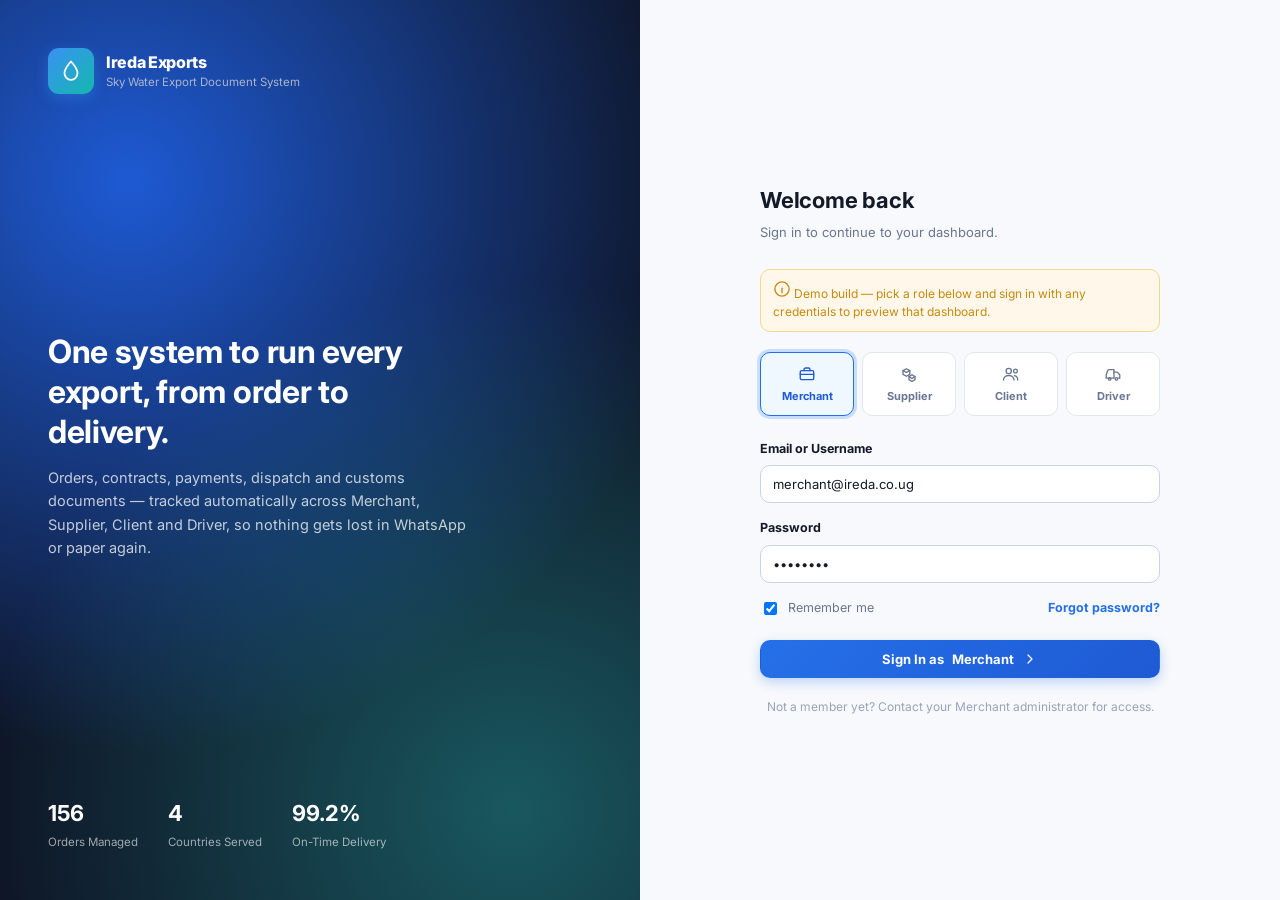
==== index.html @ 50c0a816 "initals updates" ====
<!DOCTYPE html>
<html lang="en">
<head>
<meta charset="UTF-8">
<meta name="viewport" content="width=device-width, initial-scale=1.0">
<title>Ireda Export Document System — Sign In</title>
<link rel="preconnect" href="https://fonts.googleapis.com">
<link href="https://fonts.googleapis.com/css2?family=Inter:wght@400;500;600;700;800&display=swap" rel="stylesheet">
<link rel="stylesheet" href="assets/css/style.css">
</head>
<body>

<div class="auth-page">

  <!-- Visual panel -->
  <div class="auth-visual">
    <div class="flex items-center gap-12">
      <div class="brand-mark"></div>
      <div class="brand-text">
        <strong style="font-size:16px;">Ireda Exports</strong>
        <span>Sky Water Export Document System</span>
      </div>
    </div>

    <div class="auth-headline">
      <h1>One system to run every export, from order to delivery.</h1>
      <p>Orders, contracts, payments, dispatch and customs documents — tracked automatically across Merchant, Supplier, Client and Driver, so nothing gets lost in WhatsApp or paper again.</p>
    </div>

    <div class="auth-stats">
      <div><strong>156</strong><span>Orders Managed</span></div>
      <div><strong>4</strong><span>Countries Served</span></div>
      <div><strong>99.2%</strong><span>On-Time Delivery</span></div>
    </div>
  </div>

  <!-- Form panel -->
  <div class="auth-form-wrap">
    <div class="auth-form">
      <h2>Welcome back</h2>
      <p class="sub">Sign in to continue to your dashboard.</p>

      <div class="demo-note">Demo build — pick a role below and sign in with any credentials to preview that dashboard.</div>

      <div class="role-tabs" id="roleTabs">
        <button class="role-tab active" data-role="merchant" data-href="merchant/dashboard.html"></button>
        <button class="role-tab" data-role="supplier" data-href="supplier/dashboard.html"></button>
        <button class="role-tab" data-role="client" data-href="client/dashboard.html"></button>
        <button class="role-tab" data-role="driver" data-href="driver/dashboard.html"></button>
      </div>

      <form id="loginForm">
        <div class="field">
          <label>Email or Username</label>
          <input type="text" id="loginEmail" placeholder="you@company.com" value="merchant@ireda.co.ug" required>
        </div>
        <div class="field">
          <label>Password</label>
          <input type="password" id="loginPassword" placeholder="••••••••" value="••••••••" required>
        </div>
        <div class="flex items-center justify-between mt-8" style="margin-bottom:22px;">
          <label class="flex items-center gap-8" style="font-size:12.5px; color:var(--text-secondary); cursor:pointer;">
            <input type="checkbox" checked style="width:auto;"> Remember me
          </label>
          <a href="#" style="font-size:12.5px; font-weight:700; color:var(--brand-600);">Forgot password?</a>
        </div>
        <button type="submit" class="btn btn-primary btn-block" id="loginSubmit">
          Sign In as <span id="roleLabel">Merchant</span>
        </button>
      </form>

      <p class="auth-footer-note">Not a member yet? Contact your Merchant administrator for access.</p>
    </div>
  </div>
</div>

<script src="assets/js/icons.js"></script>
<script>
  document.querySelector(".auth-visual .brand-mark").innerHTML = icon("droplet", "icon");
  document.querySelector(".demo-note").innerHTML = icon("info","icon") + " Demo build — pick a role below and sign in with any credentials to preview that dashboard.";
  document.getElementById("loginSubmit").innerHTML = 'Sign In as <span id="roleLabel">Merchant</span>' + icon("chevronRight","icon");

  const roleIcons = { merchant: "briefcase", supplier: "boxes", client: "clients", driver: "truck" };
  const roleNames = { merchant: "Merchant", supplier: "Supplier", client: "Client", driver: "Driver" };
  const roleEmails = { merchant: "merchant@ireda.co.ug", supplier: "ops@skywater.co.ug", client: "deng@abctrading.ss", driver: "john.odongo@ireda.co.ug" };

  document.querySelectorAll(".role-tab").forEach(tab => {
    const r = tab.dataset.role;
    tab.innerHTML = icon(roleIcons[r], "icon") + `<span>${roleNames[r]}</span>`;
    tab.addEventListener("click", () => {
      document.querySelectorAll(".role-tab").forEach(t => t.classList.remove("active"));
      tab.classList.add("active");
      document.getElementById("roleLabel").textContent = roleNames[r];
      document.getElementById("loginEmail").value = roleEmails[r];
    });
  });

  document.getElementById("loginForm").addEventListener("submit", (e) => {
    e.preventDefault();
    const active = document.querySelector(".role-tab.active");
    window.location.href = active.dataset.href;
  });
</script>
</body>
</html>
---- assets/css/style.css ----
/* =========================================================
   Ireda Export Document System — Shared Design System
   ========================================================= */

:root {
  /* Brand */
  --brand-50:  #eff8ff;
  --brand-100: #dbeefe;
  --brand-200: #bfe2fe;
  --brand-300: #93cffd;
  --brand-400: #5fb2fa;
  --brand-500: #3a91f5;
  --brand-600: #2570e8;
  --brand-700: #1e5ad4;
  --brand-800: #1f49ab;
  --brand-900: #1e4088;
  --brand-950: #172a56;

  /* Accent (water teal) */
  --accent-400: #2dd4c8;
  --accent-500: #14b8ac;
  --accent-600: #0d9c92;

  /* Neutrals */
  --gray-25:  #fbfcfe;
  --gray-50:  #f7f9fc;
  --gray-100: #eef1f6;
  --gray-200: #e2e6ee;
  --gray-300: #cbd2e0;
  --gray-400: #9aa4b8;
  --gray-500: #6b7690;
  --gray-600: #4f596f;
  --gray-700: #37405a;
  --gray-800: #232a3d;
  --gray-900: #151a29;
  --gray-950: #0c0f19;

  /* Status */
  --success-50: #eafbf3;
  --success-500: #1cb877;
  --success-600: #159c65;
  --warning-50: #fff8ea;
  --warning-500: #e8a723;
  --warning-600: #c8890f;
  --danger-50: #fdedee;
  --danger-500: #e6484f;
  --danger-600: #c93038;
  --info-50: #eef4ff;
  --info-500: #4c7cf0;
  --info-600: #3760d0;
  --violet-50: #f3eeff;
  --violet-500: #8b5cf6;
  --violet-600: #7141e0;

  /* Surfaces */
  --surface: #ffffff;
  --surface-muted: var(--gray-50);
  --surface-sunken: var(--gray-100);
  --border: var(--gray-200);
  --border-strong: var(--gray-300);
  --text-primary: var(--gray-900);
  --text-secondary: var(--gray-500);
  --text-tertiary: var(--gray-400);
  --text-inverse: #ffffff;

  /* Sidebar (dark) */
  --sidebar-bg: #0e1526;
  --sidebar-bg-alt: #131b30;
  --sidebar-border: #202a45;
  --sidebar-text: #aab4cc;
  --sidebar-text-active: #ffffff;
  --sidebar-accent: var(--brand-500);

  /* Radii */
  --r-sm: 6px;
  --r-md: 10px;
  --r-lg: 14px;
  --r-xl: 20px;
  --r-full: 999px;

  /* Shadows */
  --shadow-xs: 0 1px 2px rgba(15, 23, 42, .05);
  --shadow-sm: 0 1px 3px rgba(15, 23, 42, .06), 0 1px 2px rgba(15,23,42,.05);
  --shadow-md: 0 6px 16px rgba(15, 23, 42, .08), 0 2px 4px rgba(15,23,42,.04);
  --shadow-lg: 0 16px 40px rgba(15, 23, 42, .12);
  --shadow-focus: 0 0 0 3px rgba(58, 145, 245, .25);

  /* Layout */
  --sidebar-w: 264px;
  --sidebar-w-collapsed: 76px;
  --topbar-h: 68px;

  --font-sans: 'Inter', -apple-system, BlinkMacSystemFont, "Segoe UI", Roboto, Helvetica, Arial, sans-serif;
}

[data-theme="dark"] {
  --surface: #131a2c;
  --surface-muted: #0e1526;
  --surface-sunken: #0c1120;
  --border: #232d47;
  --border-strong: #2c3856;
  --text-primary: #eef1f8;
  --text-secondary: #9aa4c0;
  --text-tertiary: #6b769a;
}

/* ---------- Reset ---------- */
*, *::before, *::after { box-sizing: border-box; }
html, body { height: 100%; }
body {
  margin: 0;
  font-family: var(--font-sans);
  background: var(--surface-muted);
  color: var(--text-primary);
  -webkit-font-smoothing: antialiased;
  font-size: 14.5px;
  line-height: 1.5;
  transition: background .2s ease, color .2s ease;
}
h1, h2, h3, h4, h5, h6 { margin: 0; font-weight: 700; letter-spacing: -0.01em; }
p { margin: 0; }
a { color: inherit; text-decoration: none; }
ul { margin: 0; padding: 0; list-style: none; }
button { font-family: inherit; cursor: pointer; }
img { max-width: 100%; display: block; }
input, select, textarea { font-family: inherit; }
::selection { background: var(--brand-200); }

/* Scrollbar */
::-webkit-scrollbar { width: 8px; height: 8px; }
::-webkit-scrollbar-track { background: transparent; }
::-webkit-scrollbar-thumb { background: var(--border-strong); border-radius: 99px; }
::-webkit-scrollbar-thumb:hover { background: var(--gray-400); }

.icon { width: 18px; height: 18px; stroke: currentColor; fill: none; stroke-width: 1.8; stroke-linecap: round; stroke-linejoin: round; flex-shrink: 0; }

/* =========================================================
   App Shell
   ========================================================= */
.app-shell {
  display: grid;
  grid-template-columns: var(--sidebar-w) 1fr;
  min-height: 100vh;
  transition: grid-template-columns .2s ease;
}
.app-shell.is-collapsed { grid-template-columns: var(--sidebar-w-collapsed) 1fr; }

/* ---------- Sidebar ---------- */
.sidebar {
  background: linear-gradient(180deg, var(--sidebar-bg) 0%, var(--sidebar-bg-alt) 100%);
  color: var(--sidebar-text);
  display: flex;
  flex-direction: column;
  position: sticky;
  top: 0;
  height: 100vh;
  overflow-y: auto;
  border-right: 1px solid var(--sidebar-border);
  z-index: 20;
}
.sidebar-brand {
  display: flex;
  align-items: center;
  gap: 12px;
  padding: 22px 20px;
  border-bottom: 1px solid var(--sidebar-border);
  white-space: nowrap;
  overflow: hidden;
}
.brand-mark {
  width: 38px; height: 38px; flex-shrink: 0;
  border-radius: 11px;
  background: linear-gradient(135deg, var(--brand-500), var(--accent-500));
  display: flex; align-items: center; justify-content: center;
  box-shadow: 0 4px 14px rgba(58,145,245,.35);
}
.brand-mark svg { width: 20px; height: 20px; stroke: #fff; }
.brand-text { line-height: 1.2; opacity: 1; transition: opacity .15s ease; }
.brand-text strong { display: block; color: #fff; font-size: 15px; font-weight: 800; letter-spacing: -0.02em; }
.brand-text span { font-size: 11.5px; color: var(--sidebar-text); }
.is-collapsed .brand-text { display: none; }

.sidebar-role {
  margin: 16px 16px 4px;
  padding: 10px 12px;
  background: rgba(255,255,255,.04);
  border: 1px solid var(--sidebar-border);
  border-radius: var(--r-md);
  display: flex; align-items: center; gap: 10px;
}
.sidebar-role .avatar { width: 30px; height: 30px; font-size: 12px; }
.sidebar-role .who { overflow: hidden; }
.sidebar-role .who strong { display: block; font-size: 12.5px; color: #fff; white-space: nowrap; overflow: hidden; text-overflow: ellipsis; }
.sidebar-role .who span { font-size: 11px; color: var(--sidebar-text); }
.is-collapsed .sidebar-role { display: none; }

.sidebar-nav { flex: 1; padding: 14px 12px; display: flex; flex-direction: column; gap: 2px; }
.nav-section-title {
  font-size: 10.5px; text-transform: uppercase; letter-spacing: .08em;
  color: #5b6689; font-weight: 700; margin: 14px 12px 6px;
}
.is-collapsed .nav-section-title { display: none; }
.nav-item {
  display: flex; align-items: center; gap: 12px;
  padding: 10px 12px; border-radius: var(--r-md);
  color: var(--sidebar-text); font-size: 13.5px; font-weight: 600;
  white-space: nowrap; position: relative;
  transition: background .15s ease, color .15s ease;
}
.nav-item .icon { width: 18px; height: 18px; opacity: .85; }
.nav-item:hover { background: rgba(255,255,255,.06); color: #fff; }
.nav-item.active { background: linear-gradient(90deg, rgba(58,145,245,.22), rgba(58,145,245,.05)); color: #fff; }
.nav-item.active::before {
  content: ""; position: absolute; left: -12px; top: 50%; transform: translateY(-50%);
  width: 4px; height: 20px; border-radius: 0 4px 4px 0; background: var(--brand-500);
}
.nav-item .badge-count {
  margin-left: auto; font-size: 10.5px; font-weight: 800; background: var(--brand-600);
  color: #fff; padding: 2px 7px; border-radius: 99px;
}
.is-collapsed .nav-item span.label, .is-collapsed .badge-count { display: none; }
.is-collapsed .nav-item { justify-content: center; }

.sidebar-footer { padding: 14px; border-top: 1px solid var(--sidebar-border); }
.collapse-btn {
  width: 100%; display: flex; align-items: center; justify-content: center; gap: 8px;
  padding: 9px; border-radius: var(--r-md); border: 1px solid var(--sidebar-border);
  background: rgba(255,255,255,.03); color: var(--sidebar-text); font-size: 12.5px; font-weight: 600;
}
.collapse-btn:hover { background: rgba(255,255,255,.08); color: #fff; }
.collapse-btn .icon { transition: transform .2s ease; }
.is-collapsed .collapse-btn .icon { transform: rotate(180deg); }
.is-collapsed .collapse-btn span.label { display: none; }

/* ---------- Main ---------- */
.main {
  min-width: 0;
  display: flex;
  flex-direction: column;
}

/* ---------- Topbar ---------- */
.topbar {
  height: var(--topbar-h);
  display: flex; align-items: center; gap: 16px;
  padding: 0 28px;
  background: var(--surface);
  border-bottom: 1px solid var(--border);
  position: sticky; top: 0; z-index: 10;
}
.topbar-title { display: flex; flex-direction: column; margin-right: auto; }
.topbar-title h1 { font-size: 18px; }
.topbar-title p { font-size: 12.5px; color: var(--text-secondary); margin-top: 1px; }
.mobile-toggle { display: none; background: none; border: 1px solid var(--border); border-radius: var(--r-md); padding: 8px; color: var(--text-secondary); }

.search-box {
  display: flex; align-items: center; gap: 8px;
  background: var(--surface-sunken); border: 1px solid var(--border);
  border-radius: var(--r-md); padding: 8px 12px; width: 260px;
  color: var(--text-tertiary);
}
.search-box input { border: none; background: none; outline: none; color: var(--text-primary); font-size: 13px; width: 100%; }
.search-box .icon { width: 16px; height: 16px; }

.icon-btn {
  position: relative; width: 38px; height: 38px; border-radius: var(--r-md);
  border: 1px solid var(--border); background: var(--surface); color: var(--text-secondary);
  display: flex; align-items: center; justify-content: center;
  transition: background .15s ease, color .15s ease;
}
.icon-btn:hover { background: var(--surface-sunken); color: var(--text-primary); }
.icon-btn .dot {
  position: absolute; top: 7px; right: 7px; width: 8px; height: 8px; border-radius: 50%;
  background: var(--danger-500); border: 2px solid var(--surface);
}

.topbar-user { display: flex; align-items: center; gap: 10px; padding-left: 12px; border-left: 1px solid var(--border); cursor: pointer; }
.avatar {
  width: 36px; height: 36px; border-radius: 50%; flex-shrink: 0;
  display: flex; align-items: center; justify-content: center;
  font-weight: 800; font-size: 13px; color: #fff;
  background: linear-gradient(135deg, var(--brand-500), var(--accent-500));
}
.topbar-user .who { line-height: 1.25; }
.topbar-user .who strong { display: block; font-size: 13px; }
.topbar-user .who span { font-size: 11.5px; color: var(--text-secondary); }

/* ---------- Content ---------- */
.content { padding: 26px 28px 60px; flex: 1; }
.content-header { display: flex; align-items: flex-end; justify-content: space-between; margin-bottom: 20px; gap: 16px; flex-wrap: wrap; }
.content-header h2 { font-size: 20px; }
.content-header .sub { color: var(--text-secondary); font-size: 13px; margin-top: 4px; }
.header-actions { display: flex; gap: 10px; flex-wrap: wrap; }

/* =========================================================
   Buttons
   ========================================================= */
.btn {
  display: inline-flex; align-items: center; justify-content: center; gap: 8px;
  padding: 10px 16px; border-radius: var(--r-md); font-size: 13px; font-weight: 700;
  border: 1px solid transparent; transition: all .15s ease; white-space: nowrap;
}
.btn .icon { width: 16px; height: 16px; }
.btn-primary { background: linear-gradient(135deg, var(--brand-600), var(--brand-700)); color: #fff; box-shadow: 0 4px 12px rgba(37,112,232,.28); }
.btn-primary:hover { filter: brightness(1.06); transform: translateY(-1px); }
.btn-secondary { background: var(--surface); color: var(--text-primary); border-color: var(--border-strong); }
.btn-secondary:hover { background: var(--surface-sunken); }
.btn-ghost { background: transparent; color: var(--text-secondary); }
.btn-ghost:hover { background: var(--surface-sunken); color: var(--text-primary); }
.btn-danger { background: var(--danger-500); color: #fff; }
.btn-danger:hover { background: var(--danger-600); }
.btn-success { background: var(--success-500); color: #fff; }
.btn-success:hover { background: var(--success-600); }
.btn-sm { padding: 7px 12px; font-size: 12px; }
.btn-block { width: 100%; }
.btn:disabled { opacity: .5; cursor: not-allowed; transform: none; }

/* =========================================================
   Cards / KPI
   ========================================================= */
.card {
  background: var(--surface); border: 1px solid var(--border); border-radius: var(--r-lg);
  box-shadow: var(--shadow-xs);
}
.card-pad { padding: 20px; }

.kpi-grid { display: grid; grid-template-columns: repeat(4, 1fr); gap: 16px; margin-bottom: 22px; }
.kpi-card {
  background: var(--surface); border: 1px solid var(--border); border-radius: var(--r-lg);
  padding: 18px 20px; position: relative; overflow: hidden; box-shadow: var(--shadow-xs);
  transition: transform .15s ease, box-shadow .15s ease;
}
.kpi-card:hover { transform: translateY(-2px); box-shadow: var(--shadow-md); }
.kpi-top { display: flex; align-items: center; justify-content: space-between; margin-bottom: 14px; }
.kpi-icon { width: 40px; height: 40px; border-radius: var(--r-md); display: flex; align-items: center; justify-content: center; }
.kpi-icon .icon { width: 20px; height: 20px; }
.kpi-icon.blue { background: var(--brand-50); color: var(--brand-600); }
.kpi-icon.teal { background: #e6fbf8; color: var(--accent-600); }
.kpi-icon.amber { background: var(--warning-50); color: var(--warning-600); }
.kpi-icon.green { background: var(--success-50); color: var(--success-600); }
.kpi-icon.violet { background: var(--violet-50); color: var(--violet-600); }
.kpi-icon.red { background: var(--danger-50); color: var(--danger-600); }
.kpi-trend { font-size: 11.5px; font-weight: 800; padding: 3px 8px; border-radius: 99px; display: inline-flex; align-items: center; gap: 3px; }
.kpi-trend.up { background: var(--success-50); color: var(--success-600); }
.kpi-trend.down { background: var(--danger-50); color: var(--danger-600); }
.kpi-value { font-size: 26px; font-weight: 800; letter-spacing: -0.02em; }
.kpi-label { color: var(--text-secondary); font-size: 12.5px; margin-top: 4px; font-weight: 600; }

/* =========================================================
   Grid / Panels
   ========================================================= */
.grid-2 { display: grid; grid-template-columns: 2fr 1fr; gap: 18px; align-items: start; }
.grid-3 { display: grid; grid-template-columns: repeat(3, 1fr); gap: 18px; }
.panel { background: var(--surface); border: 1px solid var(--border); border-radius: var(--r-lg); box-shadow: var(--shadow-xs); }
.panel-header { display: flex; align-items: center; justify-content: space-between; padding: 18px 20px; border-bottom: 1px solid var(--border); }
.panel-header h3 { font-size: 14.5px; }
.panel-header .sub { font-size: 12px; color: var(--text-secondary); margin-top: 2px; }
.panel-body { padding: 18px 20px; }
.panel-link { font-size: 12.5px; font-weight: 700; color: var(--brand-600); display: inline-flex; align-items: center; gap: 4px; }
.panel-link:hover { text-decoration: underline; }

/* =========================================================
   Table
   ========================================================= */
.table-wrap { overflow-x: auto; }
table.data-table { width: 100%; border-collapse: collapse; font-size: 13px; }
.data-table thead th {
  text-align: left; font-size: 11px; text-transform: uppercase; letter-spacing: .05em;
  color: var(--text-tertiary); font-weight: 800; padding: 10px 20px; border-bottom: 1px solid var(--border);
  white-space: nowrap; background: var(--surface-muted);
}
.data-table tbody td { padding: 14px 20px; border-bottom: 1px solid var(--border); vertical-align: middle; }
.data-table tbody tr:last-child td { border-bottom: none; }
.data-table tbody tr { transition: background .12s ease; }
.data-table tbody tr:hover { background: var(--surface-muted); }
.cell-strong { font-weight: 700; color: var(--text-primary); }
.cell-muted { color: var(--text-secondary); font-size: 12.5px; }
.cell-flex { display: flex; align-items: center; gap: 10px; }
.mini-avatar {
  width: 30px; height: 30px; border-radius: 50%; background: var(--brand-100); color: var(--brand-700);
  display: flex; align-items: center; justify-content: center; font-weight: 800; font-size: 11px; flex-shrink: 0;
}

/* =========================================================
   Badges / Status Pills
   ========================================================= */
.badge {
  display: inline-flex; align-items: center; gap: 6px; padding: 5px 11px; border-radius: 99px;
  font-size: 11.5px; font-weight: 800; white-space: nowrap; letter-spacing: .01em;
}
.badge::before { content: ""; width: 6px; height: 6px; border-radius: 50%; background: currentColor; }
.badge-success { background: var(--success-50); color: var(--success-600); }
.badge-warning { background: var(--warning-50); color: var(--warning-600); }
.badge-danger { background: var(--danger-50); color: var(--danger-600); }
.badge-info { background: var(--info-50); color: var(--info-600); }
.badge-violet { background: var(--violet-50); color: var(--violet-600); }
.badge-neutral { background: var(--surface-sunken); color: var(--text-secondary); }

/* =========================================================
   Progress / Stepper (order tracking)
   ========================================================= */
.stepper { display: flex; align-items: flex-start; }
.step { flex: 1; display: flex; flex-direction: column; align-items: center; text-align: center; position: relative; }
.step .dot {
  width: 30px; height: 30px; border-radius: 50%; background: var(--surface-sunken); border: 2px solid var(--border-strong);
  display: flex; align-items: center; justify-content: center; color: var(--text-tertiary); font-size: 12px; font-weight: 800;
  z-index: 1; transition: all .2s ease;
}
.step .line { position: absolute; top: 15px; left: 50%; width: 100%; height: 2px; background: var(--border-strong); z-index: 0; }
.step:last-child .line { display: none; }
.step .lbl { font-size: 10.5px; font-weight: 700; color: var(--text-tertiary); margin-top: 8px; max-width: 78px; line-height: 1.3; }
.step.done .dot { background: var(--success-500); border-color: var(--success-500); color: #fff; }
.step.done .line { background: var(--success-500); }
.step.done .lbl { color: var(--text-primary); }
.step.current .dot { background: var(--brand-600); border-color: var(--brand-600); color: #fff; box-shadow: 0 0 0 5px var(--brand-100); }
.step.current .lbl { color: var(--brand-700); }

.progress-bar { height: 8px; border-radius: 99px; background: var(--surface-sunken); overflow: hidden; }
.progress-bar > span { display: block; height: 100%; border-radius: 99px; background: linear-gradient(90deg, var(--brand-500), var(--accent-500)); }

/* =========================================================
   Forms / Modals
   ========================================================= */
.field { margin-bottom: 16px; }
.field label { display: block; font-size: 12.5px; font-weight: 700; margin-bottom: 7px; color: var(--text-primary); }
.field .hint { font-size: 11.5px; color: var(--text-tertiary); margin-top: 5px; }
.field input, .field select, .field textarea {
  width: 100%; padding: 10px 12px; border-radius: var(--r-md); border: 1px solid var(--border-strong);
  background: var(--surface); color: var(--text-primary); font-size: 13px; outline: none;
  transition: border-color .15s ease, box-shadow .15s ease;
}
.field input:focus, .field select:focus, .field textarea:focus { border-color: var(--brand-500); box-shadow: var(--shadow-focus); }
.field-row { display: grid; grid-template-columns: 1fr 1fr; gap: 14px; }
.field-price {
  display: flex; align-items: center; justify-content: space-between; padding: 14px 16px;
  background: var(--brand-50); border: 1px dashed var(--brand-300); border-radius: var(--r-md); margin-top: 6px;
}
.field-price strong { font-size: 20px; color: var(--brand-800); }

.modal-overlay {
  position: fixed; inset: 0; background: rgba(12,17,32,.55); backdrop-filter: blur(2px);
  display: flex; align-items: center; justify-content: center; z-index: 100; padding: 20px;
  opacity: 0; pointer-events: none; transition: opacity .18s ease;
}
.modal-overlay.open { opacity: 1; pointer-events: auto; }
.modal {
  background: var(--surface); border-radius: var(--r-xl); width: 100%; max-width: 520px;
  max-height: 88vh; overflow-y: auto; box-shadow: var(--shadow-lg);
  transform: translateY(12px) scale(.98); transition: transform .18s ease;
}
.modal-overlay.open .modal { transform: translateY(0) scale(1); }
.modal.modal-lg { max-width: 720px; }
.modal-header { display: flex; align-items: center; justify-content: space-between; padding: 20px 22px; border-bottom: 1px solid var(--border); position: sticky; top: 0; background: var(--surface); z-index: 2;}
.modal-header h3 { font-size: 16px; }
.modal-close { width: 32px; height: 32px; border-radius: var(--r-md); border: none; background: var(--surface-sunken); color: var(--text-secondary); display: flex; align-items: center; justify-content: center; }
.modal-close:hover { background: var(--border); }
.modal-body { padding: 22px; }
.modal-footer { display: flex; justify-content: flex-end; gap: 10px; padding: 16px 22px; border-top: 1px solid var(--border); position: sticky; bottom: 0; background: var(--surface); }

/* =========================================================
   Document Chips
   ========================================================= */
.doc-list { display: flex; flex-direction: column; gap: 8px; }
.doc-chip {
  display: flex; align-items: center; gap: 10px; padding: 10px 12px;
  border: 1px solid var(--border); border-radius: var(--r-md); background: var(--surface-muted);
}
.doc-chip .doc-icon { width: 34px; height: 34px; border-radius: var(--r-sm); background: var(--brand-50); color: var(--brand-600); display: flex; align-items: center; justify-content: center; flex-shrink: 0; }
.doc-chip .doc-info { flex: 1; min-width: 0; }
.doc-chip .doc-info strong { display: block; font-size: 12.5px; }
.doc-chip .doc-info span { font-size: 11px; color: var(--text-tertiary); }
.doc-chip .doc-action { color: var(--text-secondary); }
.doc-chip .doc-action:hover { color: var(--brand-600); }

.checklist-item { display: flex; align-items: center; gap: 10px; padding: 9px 0; border-bottom: 1px solid var(--border); font-size: 13px; }
.checklist-item:last-child { border-bottom: none; }
.checklist-item .chk { width: 20px; height: 20px; border-radius: 50%; display: flex; align-items: center; justify-content: center; flex-shrink: 0; }
.checklist-item.done .chk { background: var(--success-500); color: #fff; }
.checklist-item.pending .chk { background: var(--warning-50); color: var(--warning-600); border: 1px dashed var(--warning-500); }
.checklist-item .chk .icon { width: 12px; height: 12px; }

/* =========================================================
   Timeline (activity feed)
   ========================================================= */
.timeline { position: relative; padding-left: 6px; }
.timeline-item { display: flex; gap: 14px; padding-bottom: 20px; position: relative; }
.timeline-item:last-child { padding-bottom: 0; }
.timeline-item::before {
  content: ""; position: absolute; left: 14px; top: 30px; bottom: 0; width: 2px; background: var(--border);
}
.timeline-item:last-child::before { display: none; }
.timeline-dot {
  width: 30px; height: 30px; border-radius: 50%; flex-shrink: 0; display: flex; align-items: center; justify-content: center;
  z-index: 1;
}
.timeline-content { padding-top: 4px; }
.timeline-content strong { font-size: 13px; display: block; }
.timeline-content p { font-size: 12px; color: var(--text-secondary); margin-top: 2px; }
.timeline-content time { font-size: 11px; color: var(--text-tertiary); }

/* =========================================================
   Login Page
   ========================================================= */
.auth-page {
  min-height: 100vh; display: grid; grid-template-columns: 1fr 1fr;
  background: var(--surface-muted);
}
.auth-visual {
  background: radial-gradient(circle at 20% 20%, var(--brand-700), var(--sidebar-bg) 65%);
  display: flex; flex-direction: column; justify-content: space-between; padding: 48px; color: #fff; position: relative; overflow: hidden;
}
.auth-visual::after {
  content: ""; position: absolute; inset: 0;
  background: radial-gradient(circle at 80% 90%, rgba(45,212,200,.35), transparent 55%);
}
.auth-visual > * { position: relative; z-index: 1; }
.auth-visual .brand-mark { width: 46px; height: 46px; }
.auth-visual .brand-mark svg { width: 24px; height: 24px; }
.auth-headline { max-width: 420px; }
.auth-headline h1 { font-size: 32px; line-height: 1.25; margin-bottom: 14px; }
.auth-headline p { color: rgba(255,255,255,.75); font-size: 14.5px; line-height: 1.6; }
.auth-stats { display: flex; gap: 30px; }
.auth-stats div strong { font-size: 22px; display: block; }
.auth-stats div span { font-size: 11.5px; color: rgba(255,255,255,.6); }

.auth-form-wrap { display: flex; align-items: center; justify-content: center; padding: 40px; }
.auth-form { width: 100%; max-width: 400px; }
.auth-form h2 { font-size: 22px; margin-bottom: 6px; }
.auth-form .sub { color: var(--text-secondary); font-size: 13px; margin-bottom: 26px; }
.role-tabs { display: grid; grid-template-columns: repeat(4, 1fr); gap: 8px; margin-bottom: 24px; }
.role-tab {
  display: flex; flex-direction: column; align-items: center; gap: 6px; padding: 12px 6px;
  border: 1.5px solid var(--border); border-radius: var(--r-md); font-size: 11px; font-weight: 700; color: var(--text-secondary);
  background: var(--surface); transition: all .15s ease;
}
.role-tab .icon { width: 18px; height: 18px; }
.role-tab:hover { border-color: var(--brand-300); }
.role-tab.active { border-color: var(--brand-600); background: var(--brand-50); color: var(--brand-700); box-shadow: var(--shadow-focus); }
.auth-footer-note { text-align: center; margin-top: 20px; font-size: 12px; color: var(--text-tertiary); }
.demo-note { background: var(--warning-50); border: 1px solid #f3d98b; color: var(--warning-600); font-size: 12px; padding: 10px 12px; border-radius: var(--r-md); margin-bottom: 20px; }

/* =========================================================
   Misc utility
   ========================================================= */
.flex { display: flex; }
.items-center { align-items: center; }
.justify-between { justify-content: space-between; }
.gap-8 { gap: 8px; }
.gap-12 { gap: 12px; }
.mt-8 { margin-top: 8px; }
.mt-16 { margin-top: 16px; }
.text-secondary { color: var(--text-secondary); }
.w-full { width: 100%; }
.tag-row { display: flex; flex-wrap: wrap; gap: 6px; }
.divider { height: 1px; background: var(--border); margin: 16px 0; }
.empty-state { text-align: center; padding: 40px 20px; color: var(--text-secondary); }
.empty-state .icon { width: 40px; height: 40px; margin: 0 auto 12px; color: var(--text-tertiary); }

/* =========================================================
   Responsive
   ========================================================= */
@media (max-width: 1180px) {
  .kpi-grid { grid-template-columns: repeat(2, 1fr); }
  .grid-2 { grid-template-columns: 1fr; }
  .grid-3 { grid-template-columns: 1fr 1fr; }
  .search-box { display: none; }
}
@media (max-width: 900px) {
  .auth-page { grid-template-columns: 1fr; }
  .auth-visual { display: none; }
}
@media (max-width: 860px) {
  .app-shell { grid-template-columns: 1fr; }
  .sidebar {
    position: fixed; left: 0; top: 0; width: var(--sidebar-w); height: 100vh;
    transform: translateX(-100%); transition: transform .22s ease; box-shadow: var(--shadow-lg);
  }
  .app-shell.nav-open .sidebar { transform: translateX(0); }
  .mobile-toggle { display: flex; }
  .kpi-grid, .grid-3 { grid-template-columns: 1fr 1fr; }
  .content { padding: 18px; }
  .topbar { height: auto; min-height: var(--topbar-h); padding: 12px 16px; }
  .topbar-title p { display: none; }
  .topbar-user .who { display: none; }
}
@media (max-width: 560px) {
  .kpi-grid, .grid-3 { grid-template-columns: 1fr; }
  .field-row { grid-template-columns: 1fr; }
}

.sidebar-scrim {
  display: none; position: fixed; inset: 0; background: rgba(12,17,32,.5); z-index: 15;
}
@media (max-width: 860px) {
  .app-shell.nav-open .sidebar-scrim { display: block; }
}
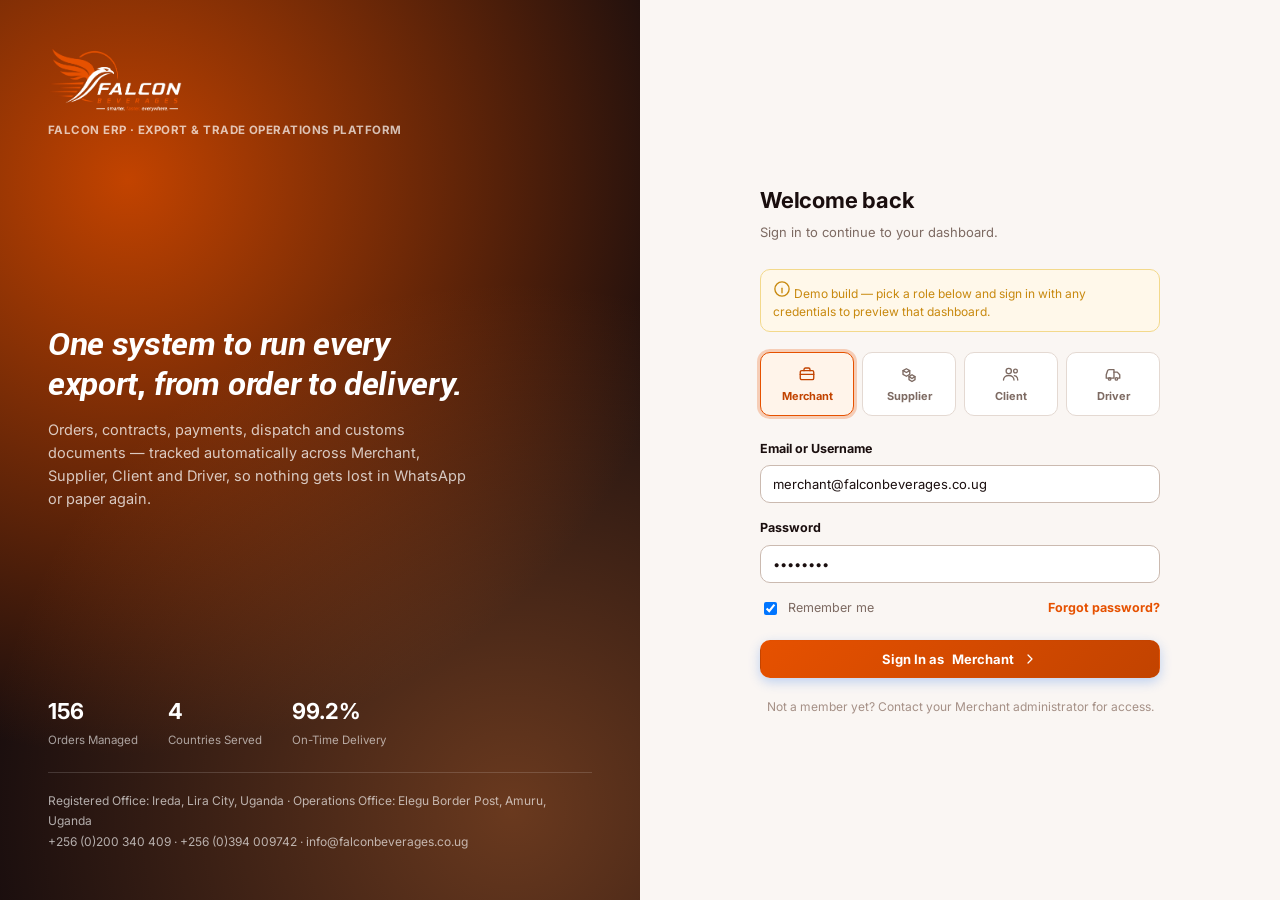
==== commit 2f980083: "inital updates" ====
--- a/index.html
+++ b/index.html
@@ -3,7 +3,7 @@
 <head>
 <meta charset="UTF-8">
 <meta name="viewport" content="width=device-width, initial-scale=1.0">
-<title>Ireda Export Document System — Sign In</title>
+<title>Falcon ERP — Sign In</title>
 <link rel="preconnect" href="https://fonts.googleapis.com">
 <link href="https://fonts.googleapis.com/css2?family=Inter:wght@400;500;600;700;800&display=swap" rel="stylesheet">
 <link rel="stylesheet" href="assets/css/style.css">
@@ -14,12 +14,9 @@
 
   <!-- Visual panel -->
   <div class="auth-visual">
-    <div class="flex items-center gap-12">
-      <div class="brand-mark"></div>
-      <div class="brand-text">
-        <strong style="font-size:16px;">Ireda Exports</strong>
-        <span>Sky Water Export Document System</span>
-      </div>
+    <div>
+      <img src="assets/img/logo-dark-bg.png" alt="Falcon Beverages" style="height:64px; width:auto; display:block;">
+      <div style="font-size:11.5px; font-weight:700; letter-spacing:.04em; color:rgba(255,255,255,.7); margin-top:10px; text-transform:uppercase;">Falcon ERP &middot; Export &amp; Trade Operations Platform</div>
     </div>
 
     <div class="auth-headline">
@@ -27,10 +24,16 @@
       <p>Orders, contracts, payments, dispatch and customs documents — tracked automatically across Merchant, Supplier, Client and Driver, so nothing gets lost in WhatsApp or paper again.</p>
     </div>
 
-    <div class="auth-stats">
-      <div><strong>156</strong><span>Orders Managed</span></div>
-      <div><strong>4</strong><span>Countries Served</span></div>
-      <div><strong>99.2%</strong><span>On-Time Delivery</span></div>
+    <div>
+      <div class="auth-stats">
+        <div><strong>156</strong><span>Orders Managed</span></div>
+        <div><strong>4</strong><span>Countries Served</span></div>
+        <div><strong>99.2%</strong><span>On-Time Delivery</span></div>
+      </div>
+      <div style="margin-top:22px; padding-top:18px; border-top:1px solid rgba(255,255,255,.15); font-size:12px; color:rgba(255,255,255,.65); line-height:1.7;">
+        Registered Office: Ireda, Lira City, Uganda &middot; Operations Office: Elegu Border Post, Amuru, Uganda<br>
+        +256 (0)200 340 409 &middot; +256 (0)394 009742 &middot; info@falconbeverages.co.ug
+      </div>
     </div>
   </div>
 
@@ -52,7 +55,7 @@
       <form id="loginForm">
         <div class="field">
           <label>Email or Username</label>
-          <input type="text" id="loginEmail" placeholder="you@company.com" value="merchant@ireda.co.ug" required>
+          <input type="text" id="loginEmail" placeholder="you@company.com" value="merchant@falconbeverages.co.ug" required>
         </div>
         <div class="field">
           <label>Password</label>
@@ -76,13 +79,12 @@
 
 <script src="assets/js/icons.js"></script>
 <script>
-  document.querySelector(".auth-visual .brand-mark").innerHTML = icon("droplet", "icon");
   document.querySelector(".demo-note").innerHTML = icon("info","icon") + " Demo build — pick a role below and sign in with any credentials to preview that dashboard.";
   document.getElementById("loginSubmit").innerHTML = 'Sign In as <span id="roleLabel">Merchant</span>' + icon("chevronRight","icon");
 
   const roleIcons = { merchant: "briefcase", supplier: "boxes", client: "clients", driver: "truck" };
   const roleNames = { merchant: "Merchant", supplier: "Supplier", client: "Client", driver: "Driver" };
-  const roleEmails = { merchant: "merchant@ireda.co.ug", supplier: "ops@skywater.co.ug", client: "deng@abctrading.ss", driver: "john.odongo@ireda.co.ug" };
+  const roleEmails = { merchant: "merchant@falconbeverages.co.ug", supplier: "ops@skywaterug.com", client: "deng@abctrading.ss", driver: "john.odongo@falconbeverages.co.ug" };
 
   document.querySelectorAll(".role-tab").forEach(tab => {
     const r = tab.dataset.role;
--- a/assets/css/style.css
+++ b/assets/css/style.css
@@ -1,39 +1,44 @@
 /* =========================================================
-   Ireda Export Document System — Shared Design System
+   Falcon ERP — Shared Design System
+   Brand palette sourced from Falcon Beverages (U) Ltd brand kit:
+   gradient (orange -> red-orange), #1A0E0E, #E65100, #FAF6F3, #FFFFFF
    ========================================================= */
 
 :root {
-  /* Brand */
-  --brand-50:  #eff8ff;
-  --brand-100: #dbeefe;
-  --brand-200: #bfe2fe;
-  --brand-300: #93cffd;
-  --brand-400: #5fb2fa;
-  --brand-500: #3a91f5;
-  --brand-600: #2570e8;
-  --brand-700: #1e5ad4;
-  --brand-800: #1f49ab;
-  --brand-900: #1e4088;
-  --brand-950: #172a56;
-
-  /* Accent (water teal) */
-  --accent-400: #2dd4c8;
-  --accent-500: #14b8ac;
-  --accent-600: #0d9c92;
-
-  /* Neutrals */
-  --gray-25:  #fbfcfe;
-  --gray-50:  #f7f9fc;
-  --gray-100: #eef1f6;
-  --gray-200: #e2e6ee;
-  --gray-300: #cbd2e0;
-  --gray-400: #9aa4b8;
-  --gray-500: #6b7690;
-  --gray-600: #4f596f;
-  --gray-700: #37405a;
-  --gray-800: #232a3d;
-  --gray-900: #151a29;
-  --gray-950: #0c0f19;
+  /* Brand (orange, anchored on #E65100) */
+  --brand-50:  #fff4ea;
+  --brand-100: #ffe3cc;
+  --brand-200: #ffc89a;
+  --brand-300: #ffa666;
+  --brand-400: #fa8a3d;
+  --brand-500: #f2720f;
+  --brand-600: #e65100;
+  --brand-700: #c24300;
+  --brand-800: #9c3600;
+  --brand-900: #7a2b00;
+  --brand-950: #4a1a00;
+
+  /* Accent (red-orange, the gradient's far end) */
+  --accent-400: #ff7a4d;
+  --accent-500: #e0431c;
+  --accent-600: #c62828;
+
+  /* Brand gradient, used for marks, avatars, hero panels */
+  --brand-gradient: linear-gradient(135deg, var(--brand-400) 0%, var(--brand-600) 55%, var(--accent-600) 100%);
+
+  /* Neutrals (warm, tuned toward #1A0E0E) */
+  --gray-25:  #fdfbfa;
+  --gray-50:  #faf6f3;
+  --gray-100: #f2ebe6;
+  --gray-200: #e4d9d2;
+  --gray-300: #cbbab0;
+  --gray-400: #a59086;
+  --gray-500: #7d6a62;
+  --gray-600: #594946;
+  --gray-700: #3c2f2d;
+  --gray-800: #291d1c;
+  --gray-900: #1a0e0e;
+  --gray-950: #100808;
 
   /* Status */
   --success-50: #eafbf3;
@@ -54,7 +59,7 @@
 
   /* Surfaces */
   --surface: #ffffff;
-  --surface-muted: var(--gray-50);
+  --surface-muted: #faf6f3;
   --surface-sunken: var(--gray-100);
   --border: var(--gray-200);
   --border-strong: var(--gray-300);
@@ -63,11 +68,11 @@
   --text-tertiary: var(--gray-400);
   --text-inverse: #ffffff;
 
-  /* Sidebar (dark) */
-  --sidebar-bg: #0e1526;
-  --sidebar-bg-alt: #131b30;
-  --sidebar-border: #202a45;
-  --sidebar-text: #aab4cc;
+  /* Sidebar (dark, #1A0E0E) */
+  --sidebar-bg: #1a0e0e;
+  --sidebar-bg-alt: #241413;
+  --sidebar-border: #3a2422;
+  --sidebar-text: #cbb6b0;
   --sidebar-text-active: #ffffff;
   --sidebar-accent: var(--brand-500);
 
@@ -79,11 +84,11 @@
   --r-full: 999px;
 
   /* Shadows */
-  --shadow-xs: 0 1px 2px rgba(15, 23, 42, .05);
-  --shadow-sm: 0 1px 3px rgba(15, 23, 42, .06), 0 1px 2px rgba(15,23,42,.05);
-  --shadow-md: 0 6px 16px rgba(15, 23, 42, .08), 0 2px 4px rgba(15,23,42,.04);
-  --shadow-lg: 0 16px 40px rgba(15, 23, 42, .12);
-  --shadow-focus: 0 0 0 3px rgba(58, 145, 245, .25);
+  --shadow-xs: 0 1px 2px rgba(26, 14, 14, .06);
+  --shadow-sm: 0 1px 3px rgba(26, 14, 14, .08), 0 1px 2px rgba(26,14,14,.06);
+  --shadow-md: 0 6px 16px rgba(26, 14, 14, .10), 0 2px 4px rgba(26,14,14,.05);
+  --shadow-lg: 0 16px 40px rgba(26, 14, 14, .16);
+  --shadow-focus: 0 0 0 3px rgba(230, 81, 0, .25);
 
   /* Layout */
   --sidebar-w: 264px;
@@ -91,17 +96,26 @@
   --topbar-h: 68px;
 
   --font-sans: 'Inter', -apple-system, BlinkMacSystemFont, "Segoe UI", Roboto, Helvetica, Arial, sans-serif;
+  --font-display: 'Falcon Display', 'Inter', sans-serif;
+}
+
+@font-face {
+  font-family: 'Falcon Display';
+  src: url('../fonts/Roboto-BoldItalic.ttf') format('truetype');
+  font-weight: 700;
+  font-style: italic;
+  font-display: swap;
 }
 
 [data-theme="dark"] {
-  --surface: #131a2c;
-  --surface-muted: #0e1526;
-  --surface-sunken: #0c1120;
-  --border: #232d47;
-  --border-strong: #2c3856;
-  --text-primary: #eef1f8;
-  --text-secondary: #9aa4c0;
-  --text-tertiary: #6b769a;
+  --surface: #241413;
+  --surface-muted: #1a0e0e;
+  --surface-sunken: #180d0d;
+  --border: #3a2422;
+  --border-strong: #4a2f2c;
+  --text-primary: #f8f0ed;
+  --text-secondary: #c0a89f;
+  --text-tertiary: #8a716a;
 }
 
 /* ---------- Reset ---------- */
@@ -160,25 +174,19 @@
 }
 .sidebar-brand {
   display: flex;
-  align-items: center;
-  gap: 12px;
-  padding: 22px 20px;
+  flex-direction: column;
+  align-items: flex-start;
+  gap: 8px;
+  padding: 18px 20px;
   border-bottom: 1px solid var(--sidebar-border);
   white-space: nowrap;
   overflow: hidden;
 }
-.brand-mark {
-  width: 38px; height: 38px; flex-shrink: 0;
-  border-radius: 11px;
-  background: linear-gradient(135deg, var(--brand-500), var(--accent-500));
-  display: flex; align-items: center; justify-content: center;
-  box-shadow: 0 4px 14px rgba(58,145,245,.35);
-}
-.brand-mark svg { width: 20px; height: 20px; stroke: #fff; }
-.brand-text { line-height: 1.2; opacity: 1; transition: opacity .15s ease; }
-.brand-text strong { display: block; color: #fff; font-size: 15px; font-weight: 800; letter-spacing: -0.02em; }
-.brand-text span { font-size: 11.5px; color: var(--sidebar-text); }
-.is-collapsed .brand-text { display: none; }
+.sidebar-logo-wrap { height: 32px; width: 188px; max-width: 100%; overflow: hidden; flex-shrink: 0; transition: width .2s ease; }
+.sidebar-logo-wrap img { height: 32px; width: auto; display: block; object-fit: cover; object-position: left center; }
+.is-collapsed .sidebar-logo-wrap { width: 32px; }
+.sidebar-product-tag { font-size: 11px; color: var(--sidebar-text); font-weight: 600; letter-spacing: .02em; }
+.is-collapsed .sidebar-product-tag { display: none; }
 
 .sidebar-role {
   margin: 16px 16px 4px;
@@ -209,7 +217,7 @@
 }
 .nav-item .icon { width: 18px; height: 18px; opacity: .85; }
 .nav-item:hover { background: rgba(255,255,255,.06); color: #fff; }
-.nav-item.active { background: linear-gradient(90deg, rgba(58,145,245,.22), rgba(58,145,245,.05)); color: #fff; }
+.nav-item.active { background: linear-gradient(90deg, rgba(230,81,0,.28), rgba(230,81,0,.06)); color: #fff; }
 .nav-item.active::before {
   content: ""; position: absolute; left: -12px; top: 50%; transform: translateY(-50%);
   width: 4px; height: 20px; border-radius: 0 4px 4px 0; background: var(--brand-500);
@@ -221,16 +229,18 @@
 .is-collapsed .nav-item span.label, .is-collapsed .badge-count { display: none; }
 .is-collapsed .nav-item { justify-content: center; }
 
-.sidebar-footer { padding: 14px; border-top: 1px solid var(--sidebar-border); }
-.collapse-btn {
+.sidebar-footer { padding: 14px; border-top: 1px solid var(--sidebar-border); display: flex; flex-direction: column; gap: 8px; }
+.collapse-btn, .logout-btn {
   width: 100%; display: flex; align-items: center; justify-content: center; gap: 8px;
   padding: 9px; border-radius: var(--r-md); border: 1px solid var(--sidebar-border);
   background: rgba(255,255,255,.03); color: var(--sidebar-text); font-size: 12.5px; font-weight: 600;
+  transition: background .15s ease, color .15s ease, border-color .15s ease;
 }
 .collapse-btn:hover { background: rgba(255,255,255,.08); color: #fff; }
 .collapse-btn .icon { transition: transform .2s ease; }
 .is-collapsed .collapse-btn .icon { transform: rotate(180deg); }
-.is-collapsed .collapse-btn span.label { display: none; }
+.is-collapsed .collapse-btn span.label, .is-collapsed .logout-btn span.label { display: none; }
+.logout-btn:hover { background: rgba(230,72,79,.12); color: #ff9298; border-color: rgba(230,72,79,.4); }
 
 /* ---------- Main ---------- */
 .main {
@@ -480,6 +490,59 @@
 .checklist-item .chk .icon { width: 12px; height: 12px; }
 
 /* =========================================================
+   Document Preview (view / print / download)
+   ========================================================= */
+.doc-preview { background: #fff; color: #1a1a1a; border: 1px solid var(--border); border-radius: var(--r-md); padding: 32px; font-size: 13px; }
+.dp-header { display: flex; align-items: center; justify-content: space-between; border-bottom: 2px solid #1a1a1a; padding-bottom: 16px; margin-bottom: 20px; }
+.dp-brand { display: flex; align-items: center; gap: 10px; }
+.dp-brand strong { font-size: 15px; color: #111; }
+.dp-brand div div { font-size: 11px; color: #777; }
+.dp-title { font-family: var(--font-display); font-style: italic; font-weight: 700; font-size: 22px; letter-spacing: -0.01em; margin-bottom: 4px; color: var(--brand-600); }
+.dp-meta { color: #555; font-size: 12px; margin-bottom: 20px; }
+.dp-grid { display: grid; grid-template-columns: 1fr 1fr; gap: 14px; margin-bottom: 20px; }
+.dp-field span { display: block; font-size: 10.5px; text-transform: uppercase; letter-spacing: .05em; color: #888; margin-bottom: 3px; }
+.dp-field strong { font-size: 13px; color: #111; }
+.dp-table { width: 100%; border-collapse: collapse; margin-bottom: 20px; }
+.dp-table th, .dp-table td { border: 1px solid #ddd; padding: 8px 10px; text-align: left; font-size: 12.5px; color: #222; }
+.dp-table th { background: #f5f5f5; }
+.dp-note { color: #555; font-size: 12px; margin-bottom: 6px; }
+.dp-company-footer { margin-top: 24px; padding-top: 14px; border-top: 1px solid #e4d9d2; font-size: 10.5px; color: #7d6a62; line-height: 1.7; }
+.dp-company-footer strong { display: block; font-size: 11.5px; color: #1a0e0e; margin-bottom: 2px; }
+.dp-company-footer span { display: block; }
+.dp-footer { display: flex; justify-content: space-between; align-items: flex-end; margin-top: 14px; padding-top: 12px; border-top: 1px dashed #e4d9d2; font-size: 10.5px; color: #a59086; }
+.dp-stamp { border: 2px solid #159c65; color: #159c65; font-weight: 800; padding: 6px 14px; border-radius: 6px; transform: rotate(-6deg); font-size: 12px; white-space: nowrap; }
+
+.print-area { display: none; }
+@media print {
+  body * { visibility: hidden; }
+  .print-area, .print-area * { visibility: visible; }
+  .print-area { display: block !important; position: absolute; top: 0; left: 0; width: 100%; padding: 30px; }
+}
+
+/* =========================================================
+   Contact rows (client / driver contact cards)
+   ========================================================= */
+.contact-row { display: flex; align-items: center; gap: 12px; padding: 10px 0; border-bottom: 1px solid var(--border); }
+.contact-row:last-child { border-bottom: none; }
+.contact-row .contact-icon { width: 34px; height: 34px; border-radius: var(--r-sm); background: var(--brand-50); color: var(--brand-600); display: flex; align-items: center; justify-content: center; flex-shrink: 0; }
+.contact-row .contact-body { min-width: 0; }
+.contact-row .contact-body a { font-weight: 700; color: var(--brand-600); word-break: break-all; }
+.contact-row .contact-body a:hover { text-decoration: underline; }
+
+/* =========================================================
+   Avatar photo + edit badge (profile picture upload)
+   ========================================================= */
+.avatar-upload { position: relative; display: inline-flex; flex-shrink: 0; }
+.avatar-upload .avatar.has-photo { background-size: cover; background-position: center; color: transparent; }
+.avatar-edit-badge {
+  position: absolute; bottom: -3px; right: -3px; width: 20px; height: 20px; border-radius: 50%;
+  background: var(--brand-600); border: 2px solid var(--sidebar-bg); color: #fff;
+  display: flex; align-items: center; justify-content: center; cursor: pointer; padding: 0;
+}
+.avatar-edit-badge .icon { width: 11px; height: 11px; stroke-width: 2.6; }
+.avatar-edit-badge:hover { background: var(--brand-700); }
+
+/* =========================================================
    Timeline (activity feed)
    ========================================================= */
 .timeline { position: relative; padding-left: 6px; }
@@ -511,13 +574,11 @@
 }
 .auth-visual::after {
   content: ""; position: absolute; inset: 0;
-  background: radial-gradient(circle at 80% 90%, rgba(45,212,200,.35), transparent 55%);
+  background: radial-gradient(circle at 80% 90%, rgba(255,138,61,.35), transparent 55%);
 }
 .auth-visual > * { position: relative; z-index: 1; }
-.auth-visual .brand-mark { width: 46px; height: 46px; }
-.auth-visual .brand-mark svg { width: 24px; height: 24px; }
 .auth-headline { max-width: 420px; }
-.auth-headline h1 { font-size: 32px; line-height: 1.25; margin-bottom: 14px; }
+.auth-headline h1 { font-family: var(--font-display); font-style: italic; font-weight: 700; font-size: 32px; line-height: 1.25; margin-bottom: 14px; letter-spacing: -0.01em; }
 .auth-headline p { color: rgba(255,255,255,.75); font-size: 14.5px; line-height: 1.6; }
 .auth-stats { display: flex; gap: 30px; }
 .auth-stats div strong { font-size: 22px; display: block; }
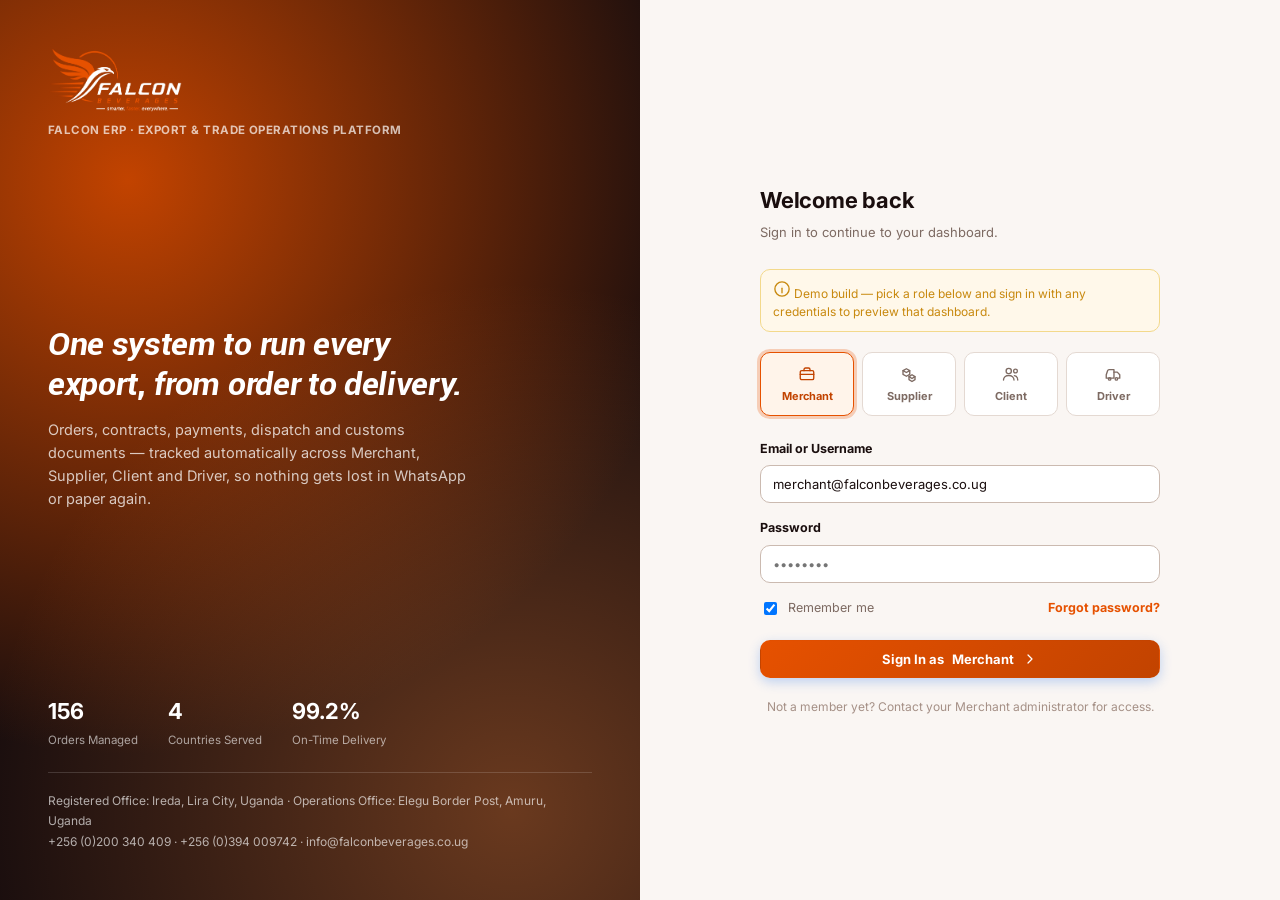
==== commit 175e8f13: "updates on the project" ====
--- a/index.html
+++ b/index.html
@@ -43,13 +43,14 @@
       <h2>Welcome back</h2>
       <p class="sub">Sign in to continue to your dashboard.</p>
 
-      <div class="demo-note">Demo build — pick a role below and sign in with any credentials to preview that dashboard.</div>
+      <div class="demo-note">Demo build — pick a role below. Sign in with that role's seeded demo account (password: <strong>FalconDemo2026!</strong>).</div>
+      <div class="auth-error" id="loginError" style="display:none; margin-bottom:14px; padding:10px 12px; border-radius:8px; background:#fdecea; color:#b3261e; font-size:12.5px; font-weight:600;"></div>
 
       <div class="role-tabs" id="roleTabs">
-        <button class="role-tab active" data-role="merchant" data-href="merchant/dashboard.html"></button>
-        <button class="role-tab" data-role="supplier" data-href="supplier/dashboard.html"></button>
-        <button class="role-tab" data-role="client" data-href="client/dashboard.html"></button>
-        <button class="role-tab" data-role="driver" data-href="driver/dashboard.html"></button>
+        <button class="role-tab active" data-role="merchant" data-href="merchant/dashboard.php"></button>
+        <button class="role-tab" data-role="supplier" data-href="supplier/dashboard.php"></button>
+        <button class="role-tab" data-role="client" data-href="client/dashboard.php"></button>
+        <button class="role-tab" data-role="driver" data-href="driver/dashboard.php"></button>
       </div>
 
       <form id="loginForm">
@@ -59,7 +60,7 @@
         </div>
         <div class="field">
           <label>Password</label>
-          <input type="password" id="loginPassword" placeholder="••••••••" value="••••••••" required>
+          <input type="password" id="loginPassword" placeholder="••••••••" required>
         </div>
         <div class="flex items-center justify-between mt-8" style="margin-bottom:22px;">
           <label class="flex items-center gap-8" style="font-size:12.5px; color:var(--text-secondary); cursor:pointer;">
@@ -97,10 +98,36 @@
     });
   });
 
-  document.getElementById("loginForm").addEventListener("submit", (e) => {
+  const roleDashboard = { merchant: "merchant/dashboard.php", supplier: "supplier/dashboard.php", client: "client/dashboard.php", driver: "driver/dashboard.php" };
+
+  document.getElementById("loginForm").addEventListener("submit", async (e) => {
     e.preventDefault();
-    const active = document.querySelector(".role-tab.active");
-    window.location.href = active.dataset.href;
+    const errorBox = document.getElementById("loginError");
+    const submitBtn = document.getElementById("loginSubmit");
+    errorBox.style.display = "none";
+    submitBtn.disabled = true;
+
+    const identifier = document.getElementById("loginEmail").value.trim();
+    const password = document.getElementById("loginPassword").value;
+
+    try {
+      const res = await fetch("api/auth/login.php", {
+        method: "POST",
+        credentials: "same-origin",
+        headers: { "Content-Type": "application/json" },
+        body: JSON.stringify({ identifier, password }),
+      });
+      const data = await res.json();
+      if (!res.ok || !data.ok) throw new Error(data.error || "Sign in failed");
+
+      // Redirect using the role the SERVER returned, not the tab the user had clicked —
+      // a client can't self-select into the merchant dashboard this way.
+      window.location.href = roleDashboard[data.user.role] || "index.html";
+    } catch (err) {
+      errorBox.textContent = err.message || "Invalid email/username or password.";
+      errorBox.style.display = "block";
+      submitBtn.disabled = false;
+    }
   });
 </script>
 </body>
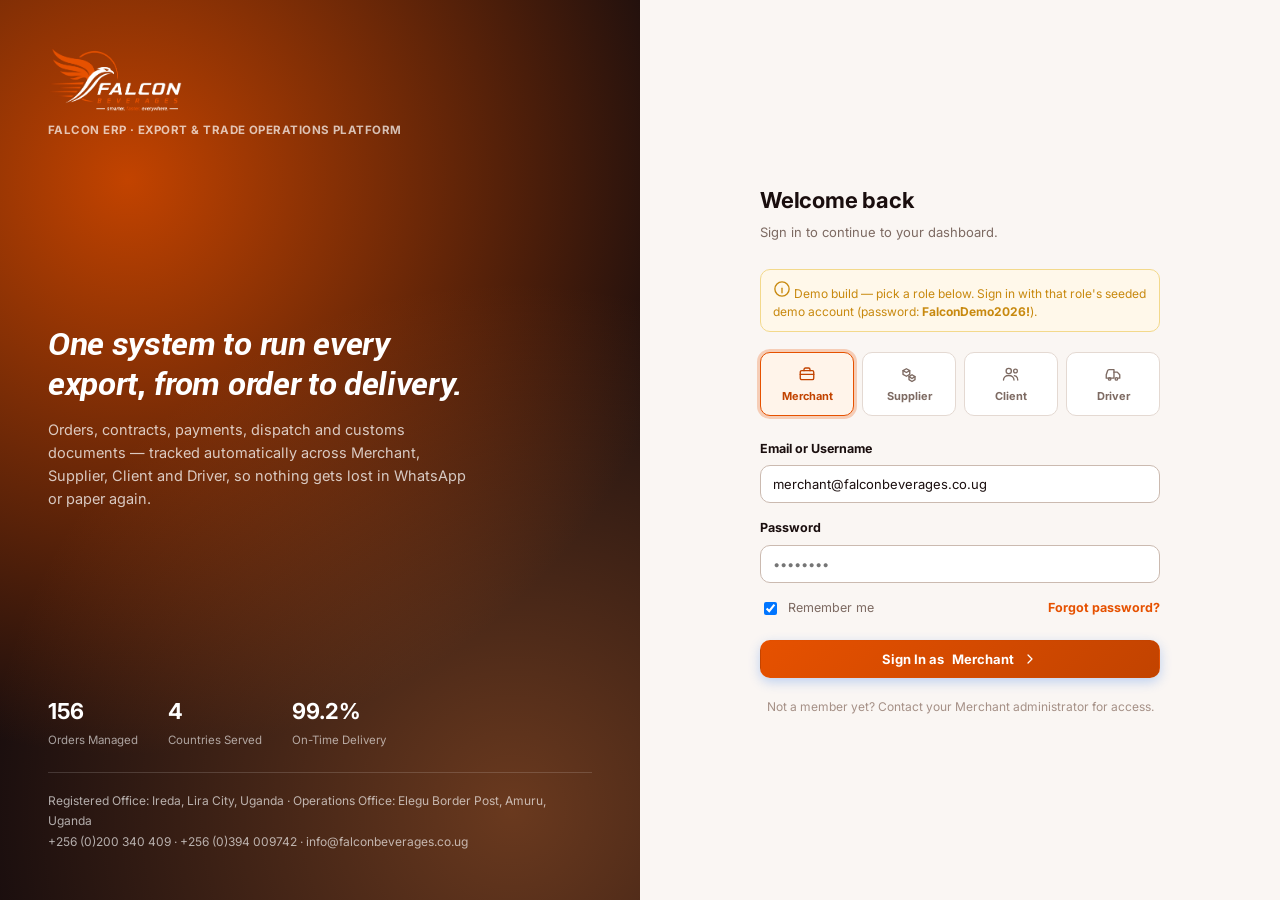
==== commit 5c5da22e: "updates on the progress" ====
--- a/index.html
+++ b/index.html
@@ -80,7 +80,7 @@
 
 <script src="assets/js/icons.js"></script>
 <script>
-  document.querySelector(".demo-note").innerHTML = icon("info","icon") + " Demo build — pick a role below and sign in with any credentials to preview that dashboard.";
+  document.querySelector(".demo-note").innerHTML = icon("info","icon") + " " + document.querySelector(".demo-note").innerHTML;
   document.getElementById("loginSubmit").innerHTML = 'Sign In as <span id="roleLabel">Merchant</span>' + icon("chevronRight","icon");
 
   const roleIcons = { merchant: "briefcase", supplier: "boxes", client: "clients", driver: "truck" };
